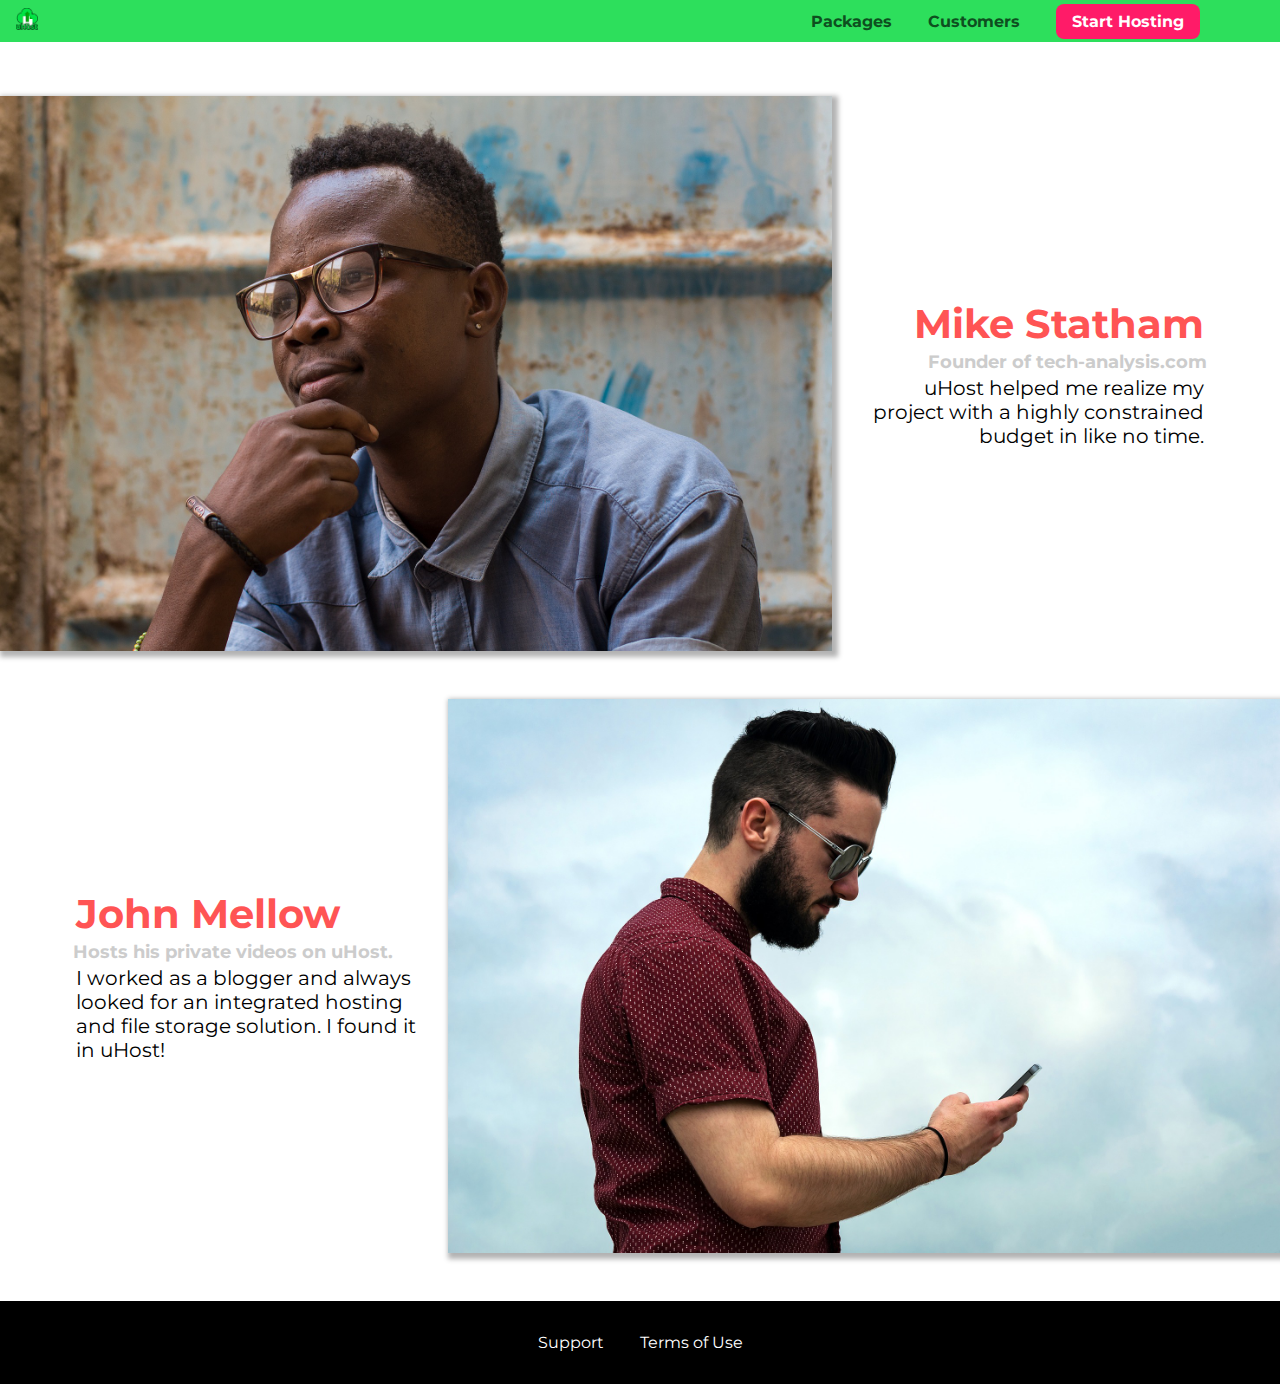
==== customers/index.html @ bed90924 "add svg to home page" ====
<!DOCTYPE html>
<html lang="en">
  <head>
    <meta charset="UTF-8" />
    <meta name="viewport" content="width=device-width, initial-scale=1.0" />
    <meta http-equiv="X-UA-Compatible" content="ie=edge" />
    <title>uHost Customers</title>
    <link rel="shortcut icon" href="../favicon.png" />
    <link
      href="https://fonts.googleapis.com/css?family=Anton|Montserrat:400,700"
      rel="stylesheet"
    />
    <link rel="stylesheet" href="../shared.css" />
    <link rel="stylesheet" href="customers.css" />
  </head>

  <body>
    <header class="main-header">
      <div>
        <a href="./../index.html" class="main-header__brand">
          <img
            src="./../images/uhost-icon.png"
            alt="uHost - Your favourite hosting company"
          />
        </a>
      </div>
      <nav class="main-nav">
        <ul class="main-nav__items">
          <li class="main-nav__item">
            <a href="./../packages/index.html">Packages</a>
          </li>
          <li class="main-nav__item">
            <a href="./../customers/index.html">Customers</a>
          </li>
          <li class="main-nav__item main-nav__item--cta">
            <a href="start-hosting/index.html">Start Hosting</a>
          </li>
        </ul>
      </nav>
    </header>
    <main>
      <div>
        <div class="testimonial" id="customer-1">
          <div class="testimonial__image-container">
            <img
              src="../images/customer-1.jpg"
              alt="Mike Statham - Customer"
              class="testimonial__image"
            />
          </div>
          <div class="testimonial__info">
            <h1 class="testimonial__name">Mike Statham</h1>
            <h2 class="testimonial__subtitle">
              Founder of
              <a href="tech-analysis.com">tech-analysis.com</a>
            </h2>
            <p class="testimonial__text">
              uHost helped me realize my project with a highly constrained
              budget in like no time.
            </p>
          </div>
        </div>
        <div class="testimonial" id="customer-2">
          <div class="testimonial__info">
            <h1 class="testimonial__name">John Mellow</h1>
            <h2 class="testimonial__subtitle">
              Hosts his private videos on uHost.
            </h2>
            <p class="testimonial__text">
              I worked as a blogger and always looked for an integrated hosting
              and file storage solution. I found it in uHost!
            </p>
          </div>
          <div class="testimonial__image-container">
            <img
              src="../images/customer-2.jpg"
              alt="John Mellow - Customer"
              class="testimonial__image"
            />
          </div>
        </div>
      </div>
    </main>
    <footer class="main-footer">
      <nav>
        <ul class="main-footer__links">
          <li class="main-footer__link">
            <a href="#">Support</a>
          </li>
          <li class="main-footer__link">
            <a href="#">Terms of Use</a>
          </li>
        </ul>
      </nav>
    </footer>
  </body>
</html>
---- shared.css ----
* {
  box-sizing: border-box;
}

body {
  font-family: 'Montserrat', sans-serif;
  margin: 0;
}

.main-header {
  width: 100%;
  position: fixed;
  top: 0;
  left: 0;
  background: #2ddf5c;
  padding: 8px 16px;
  z-index: 1;
}

.main-header > div {
  display: inline-block;
  vertical-align: middle;
}

.main-header__brand {
  color: #0e4f1f;
  text-decoration: none;
  font-weight: bold;
  font-size: 22px;
  height: 22px;
  display: inline-block;
}

.main-header__brand img {
  height: 100%;
}

.main-nav {
  display: inline-block;
  text-align: right;
  width: calc(100% - 74px);
  vertical-align: middle;
}

.main-nav__items {
  margin: 0;
  padding: 0;
  list-style: none;
}

.main-nav__item {
  display: inline-block;
  margin: 0 16px;
}

.main-nav__item a {
  text-decoration: none;
  color: #0e4f1f;
  font-weight: bold;
  padding: 3px 0;
}

.main-nav__item a:hover,
.main-nav__item a:active {
  color: white;
  border-bottom: 5px solid white;
}

.main-nav__item--cta a {
  color: white;
  background: #ff1b68;
  padding: 8px 16px;
  border-radius: 8px;
}

.main-nav__item--cta a:hover,
.main-nav__item--cta a:active {
  color: #ff1b68;
  background: white;
  border: none;
}

.main-footer {
  background: black;
  padding: 32px;
  margin-top: 48px;
}

.main-footer__links {
  list-style: none;
  margin: 0;
  padding: 0;
  text-align: center;
}

.main-footer__link {
  display: inline-block;
  margin: 0 16px;
}

.main-footer__link a {
  color: white;
  text-decoration: none;
}

.main-footer__link a:hover,
.main-footer__link a:active {
  color: #ccc;
}

.button {
  background: #0e4f1f;
  color: white;
  font: inherit;
  border: 1.5px solid #0e4f1f;
  padding: 8px;
  border-radius: 8px;
  font-weight: bold;
  cursor: pointer;
}

.button:hover,
.button:active {
  background: white;
  color: #0e4f1f;
}

.button:focus {
  outline: none;
}
---- customers/customers.css ----
.testimonial {
  font-size: 20px;
  margin: 48px 0;
}

.testimonial__list {
  width: 80%;
  margin: auto;
}

.testimonial:first-of-type {
  margin-top: 96px;
}

.testimonial__image-container {
  width: 65%;
  display: inline-block;
  vertical-align: middle;
  box-shadow: 3px 3px 5px 3px rgba(0, 0, 0, 0.3);
}

.testimonial__image {
  width: 100%;
  vertical-align: top;
}

.testimonial__info {
  text-align: right;
  padding: 14px;
  display: inline-block;
  vertical-align: middle;
  width: 30%;
}

#customer-2.testimonial {
  text-align: right;
}

#customer-2 .testimonial__info {
  text-align: left;
}

.testimonial__name {
  margin: 3px;
  color: #ff5454;
}

.testimonial__subtitle {
  margin: 0;
  font-size: 18px;
  color: #ccc;
}

.testimonial__subtitle a {
  color: inherit;
  text-decoration: none;
}

.testimonial__subtitle a:hover,
.testimonial__subtitle a:active {
  color: #7a7a7a;
}

.testimonial__text {
  margin: 3px;
}
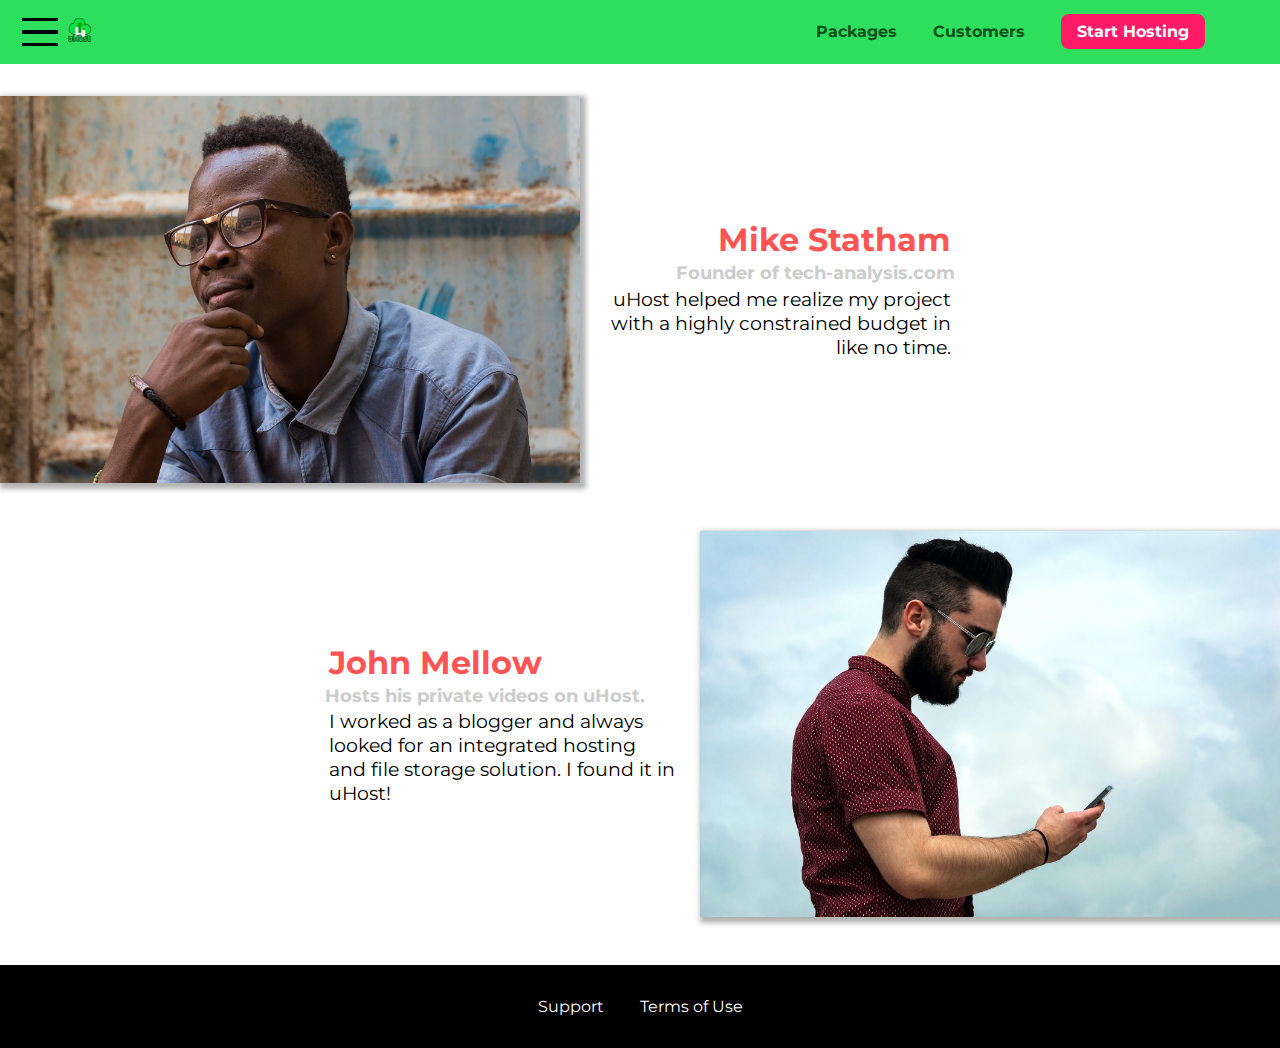
==== commit bc82bc37: "add side bar to all three html pages and fix js file bugs" ====
--- a/customers/index.html
+++ b/customers/index.html
@@ -1,97 +1,101 @@
 <!DOCTYPE html>
 <html lang="en">
-  <head>
-    <meta charset="UTF-8" />
-    <meta name="viewport" content="width=device-width, initial-scale=1.0" />
-    <meta http-equiv="X-UA-Compatible" content="ie=edge" />
+
+<head>
+    <meta charset="UTF-8">
+    <meta name="viewport" content="width=device-width, initial-scale=1.0">
+    <meta http-equiv="X-UA-Compatible" content="ie=edge">
     <title>uHost Customers</title>
-    <link rel="shortcut icon" href="../favicon.png" />
-    <link
-      href="https://fonts.googleapis.com/css?family=Anton|Montserrat:400,700"
-      rel="stylesheet"
-    />
-    <link rel="stylesheet" href="../shared.css" />
-    <link rel="stylesheet" href="customers.css" />
-  </head>
+    <link rel="shortcut icon" href="../favicon.png">
+    <link href="https://fonts.googleapis.com/css?family=Anton|Montserrat:400,700" rel="stylesheet">
+    <link rel="stylesheet" href="../shared.css">
+    <link rel="stylesheet" href="customers.css">
+</head>
 
-  <body>
+<body>
+    <div class="backdrop"></div>
     <header class="main-header">
-      <div>
-        <a href="./../index.html" class="main-header__brand">
-          <img
-            src="./../images/uhost-icon.png"
-            alt="uHost - Your favourite hosting company"
-          />
-        </a>
-      </div>
-      <nav class="main-nav">
-        <ul class="main-nav__items">
-          <li class="main-nav__item">
+        <div>
+            <button class="toggle-button">
+                <span class="toggle-button__bar"></span>
+                <span class="toggle-button__bar"></span>
+                <span class="toggle-button__bar"></span>
+            </button>
+            <a href="../index.html" class="main-header__brand">
+                <img src="../images/uhost-icon.png" alt="uHost - Your favorite hosting company">
+            </a>
+        </div>
+        <nav class="main-nav">
+            <ul class="main-nav__items">
+                <li class="main-nav__item">
+                    <a href="../packages/index.html">Packages</a>
+                </li>
+                <li class="main-nav__item">
+                    <a href="index.html">Customers</a>
+                </li>
+                <li class="main-nav__item main-nav__item--cta">
+                    <a href="start-hosting/index.html">Start Hosting</a>
+                </li>
+            </ul>
+        </nav>
+    </header>
+    <nav class="mobile-nav">
+        <ul class="mobile-nav__items">
+          <li class="mobile-nav__item">
             <a href="./../packages/index.html">Packages</a>
           </li>
-          <li class="main-nav__item">
-            <a href="./../customers/index.html">Customers</a>
+          <li class="mobile-nav__item">
+            <a href="customers/index.html">Customers</a>
           </li>
-          <li class="main-nav__item main-nav__item--cta">
-            <a href="start-hosting/index.html">Start Hosting</a>
+          <li class="mobile-nav__item mobile-nav__item--cta">
+            <a href="./../start-hosting/index.html">Start Hosting</a>
           </li>
         </ul>
       </nav>
-    </header>
     <main>
-      <div>
-        <div class="testimonial" id="customer-1">
-          <div class="testimonial__image-container">
-            <img
-              src="../images/customer-1.jpg"
-              alt="Mike Statham - Customer"
-              class="testimonial__image"
-            />
-          </div>
-          <div class="testimonial__info">
-            <h1 class="testimonial__name">Mike Statham</h1>
-            <h2 class="testimonial__subtitle">
-              Founder of
-              <a href="tech-analysis.com">tech-analysis.com</a>
-            </h2>
-            <p class="testimonial__text">
-              uHost helped me realize my project with a highly constrained
-              budget in like no time.
-            </p>
-          </div>
+        <div>
+            <div class="testimonial" id="customer-1">
+                <div class="testimonial__image-container">
+                    <img src="../images/customer-1.jpg" alt="Mike Statham - Customer" class="testimonial__image">
+                </div>
+                <div class="testimonial__info">
+                    <h1 class="testimonial__name">Mike Statham</h1>
+                    <h2 class="testimonial__subtitle">Founder of
+                        <a href="tech-analysis.com">tech-analysis.com</a>
+                    </h2>
+                    <p class="testimonial__text">uHost helped me realize my project with a highly constrained budget in like no time.</p>
+                </div>
+            </div>
+            <div class="testimonial" id="customer-2">
+
+                <div class="testimonial__info">
+                    <h1 class="testimonial__name">John Mellow</h1>
+                    <h2 class="testimonial__subtitle">Hosts his private videos on uHost.
+                    </h2>
+                    <p class="testimonial__text">I worked as a blogger and always looked for an integrated hosting and file storage solution. I found
+                        it in uHost!
+                    </p>
+                </div>
+                <div class="testimonial__image-container">
+                    <img src="../images/customer-2.jpg" alt="John Mellow - Customer" class="testimonial__image">
+                </div>
+            </div>
         </div>
-        <div class="testimonial" id="customer-2">
-          <div class="testimonial__info">
-            <h1 class="testimonial__name">John Mellow</h1>
-            <h2 class="testimonial__subtitle">
-              Hosts his private videos on uHost.
-            </h2>
-            <p class="testimonial__text">
-              I worked as a blogger and always looked for an integrated hosting
-              and file storage solution. I found it in uHost!
-            </p>
-          </div>
-          <div class="testimonial__image-container">
-            <img
-              src="../images/customer-2.jpg"
-              alt="John Mellow - Customer"
-              class="testimonial__image"
-            />
-          </div>
-        </div>
-      </div>
     </main>
     <footer class="main-footer">
-      <nav>
-        <ul class="main-footer__links">
-          <li class="main-footer__link">
-            <a href="#">Support</a>
-          </li>
-          <li class="main-footer__link">
-            <a href="#">Terms of Use</a>
-          </li>
-        </ul>
-      </nav>
+        <nav>
+            <ul class="main-footer__links">
+                <li class="main-footer__link">
+                    <a href="#">Support</a>
+                </li>
+                <li class="main-footer__link">
+                    <a href="#">Terms of Use</a>
+                </li>
+            </ul>
+        </nav>
     </footer>
-  </body>
-</html>
+    <script src="./../shared.js"></script>
+
+</body>
+
+</html>--- a/shared.css
+++ b/shared.css
@@ -3,8 +3,19 @@
 }
 
 body {
-  font-family: 'Montserrat', sans-serif;
+  font-family: "Montserrat", sans-serif;
   margin: 0;
+}
+
+.backdrop {
+  position: fixed;
+  display: none;
+  top: 0;
+  left: 0;
+  z-index: 100;
+  width: 100vw;
+  height: 100vh;
+  background: rgba(0, 0, 0, 0.5);
 }
 
 .main-header {
@@ -13,32 +24,58 @@
   top: 0;
   left: 0;
   background: #2ddf5c;
-  padding: 8px 16px;
+  padding: 0.5rem 1rem;
   z-index: 1;
 }
 
 .main-header > div {
   display: inline-block;
   vertical-align: middle;
+}
+
+.toggle-button {
+  width: 3rem;
+  background: transparent;
+  border: none;
+  cursor: pointer;
+  padding-top: 0;
+  padding-bottom: 0;
+  vertical-align: middle;
+}
+
+.toggle-button:focus {
+  outline: none;
+}
+
+.toggle-button__bar {
+  width: 100%;
+  height: 0.2rem;
+  background: black;
+  display: block;
+  margin: 0.6rem 0;
 }
 
 .main-header__brand {
   color: #0e4f1f;
   text-decoration: none;
   font-weight: bold;
-  font-size: 22px;
-  height: 22px;
+  font-size: 1.5rem;
+  height: 1.5rem;
+  /* width: 20px; */
   display: inline-block;
 }
 
 .main-header__brand img {
   height: 100%;
+  /* width: 100%; */
+  vertical-align: middle;
+
 }
 
 .main-nav {
   display: inline-block;
   text-align: right;
-  width: calc(100% - 74px);
+  width: calc(100% - 122px);
   vertical-align: middle;
 }
 
@@ -50,14 +87,15 @@
 
 .main-nav__item {
   display: inline-block;
-  margin: 0 16px;
-}
-
-.main-nav__item a {
+  margin: 0 1rem;
+}
+
+.main-nav__item a,
+.mobile-nav__item a {
   text-decoration: none;
   color: #0e4f1f;
   font-weight: bold;
-  padding: 3px 0;
+  padding: 0.2rem 0;
 }
 
 .main-nav__item a:hover,
@@ -66,15 +104,18 @@
   border-bottom: 5px solid white;
 }
 
-.main-nav__item--cta a {
+.main-nav__item--cta a,
+.mobile-nav__item--cta a {
   color: white;
   background: #ff1b68;
-  padding: 8px 16px;
+  padding: 0.5rem 1rem;
   border-radius: 8px;
 }
 
 .main-nav__item--cta a:hover,
-.main-nav__item--cta a:active {
+.main-nav__item--cta a:active,
+.mobile-nav__item--cta a:hover,
+.mobile-nav__item--cta a:active {
   color: #ff1b68;
   background: white;
   border: none;
@@ -82,8 +123,8 @@
 
 .main-footer {
   background: black;
-  padding: 32px;
-  margin-top: 48px;
+  padding: 2rem;
+  margin-top: 3rem;
 }
 
 .main-footer__links {
@@ -95,7 +136,7 @@
 
 .main-footer__link {
   display: inline-block;
-  margin: 0 16px;
+  margin: 0 1rem;
 }
 
 .main-footer__link a {
@@ -113,7 +154,7 @@
   color: white;
   font: inherit;
   border: 1.5px solid #0e4f1f;
-  padding: 8px;
+  padding: 0.5rem;
   border-radius: 8px;
   font-weight: bold;
   cursor: pointer;
@@ -127,4 +168,36 @@
 
 .button:focus {
   outline: none;
+}
+
+.mobile-nav {
+  display: none;
+  position: fixed;
+  z-index: 101;
+  top: 0;
+  left: 0;
+  background: white;
+  width: 80%;
+  height: 100vh;
+}
+
+.mobile-nav__items {
+  width: 90%;
+  height: 100%;
+  list-style: none;
+  margin: 10% auto;
+  padding: 0;
+  text-align: center;
+}
+
+.mobile-nav__item {
+  margin: 1rem 0;
+}
+
+.mobile-nav__item a {
+  font-size: 1.5rem;
+}
+
+.open {
+  display: block !important;
 }--- a/customers/customers.css
+++ b/customers/customers.css
@@ -1,6 +1,6 @@
 .testimonial {
-  font-size: 20px;
-  margin: 48px 0;
+  font-size: 1.2rem;
+  margin: 3rem 0;
 }
 
 .testimonial__list {
@@ -9,11 +9,12 @@
 }
 
 .testimonial:first-of-type {
-  margin-top: 96px;
+  margin-top: 6rem;
 }
 
 .testimonial__image-container {
   width: 65%;
+  max-width: 580px;
   display: inline-block;
   vertical-align: middle;
   box-shadow: 3px 3px 5px 3px rgba(0, 0, 0, 0.3);
@@ -26,7 +27,7 @@
 
 .testimonial__info {
   text-align: right;
-  padding: 14px;
+  padding: 0.9rem;
   display: inline-block;
   vertical-align: middle;
   width: 30%;
@@ -41,14 +42,16 @@
 }
 
 .testimonial__name {
-  margin: 3px;
+  margin: 0.2rem;
   color: #ff5454;
+  font-size: 2rem;
 }
 
 .testimonial__subtitle {
   margin: 0;
-  font-size: 18px;
+  font-size: 1.1rem;
   color: #ccc;
+
 }
 
 .testimonial__subtitle a {
@@ -62,5 +65,5 @@
 }
 
 .testimonial__text {
-  margin: 3px;
+  margin: 0.2rem;
 }
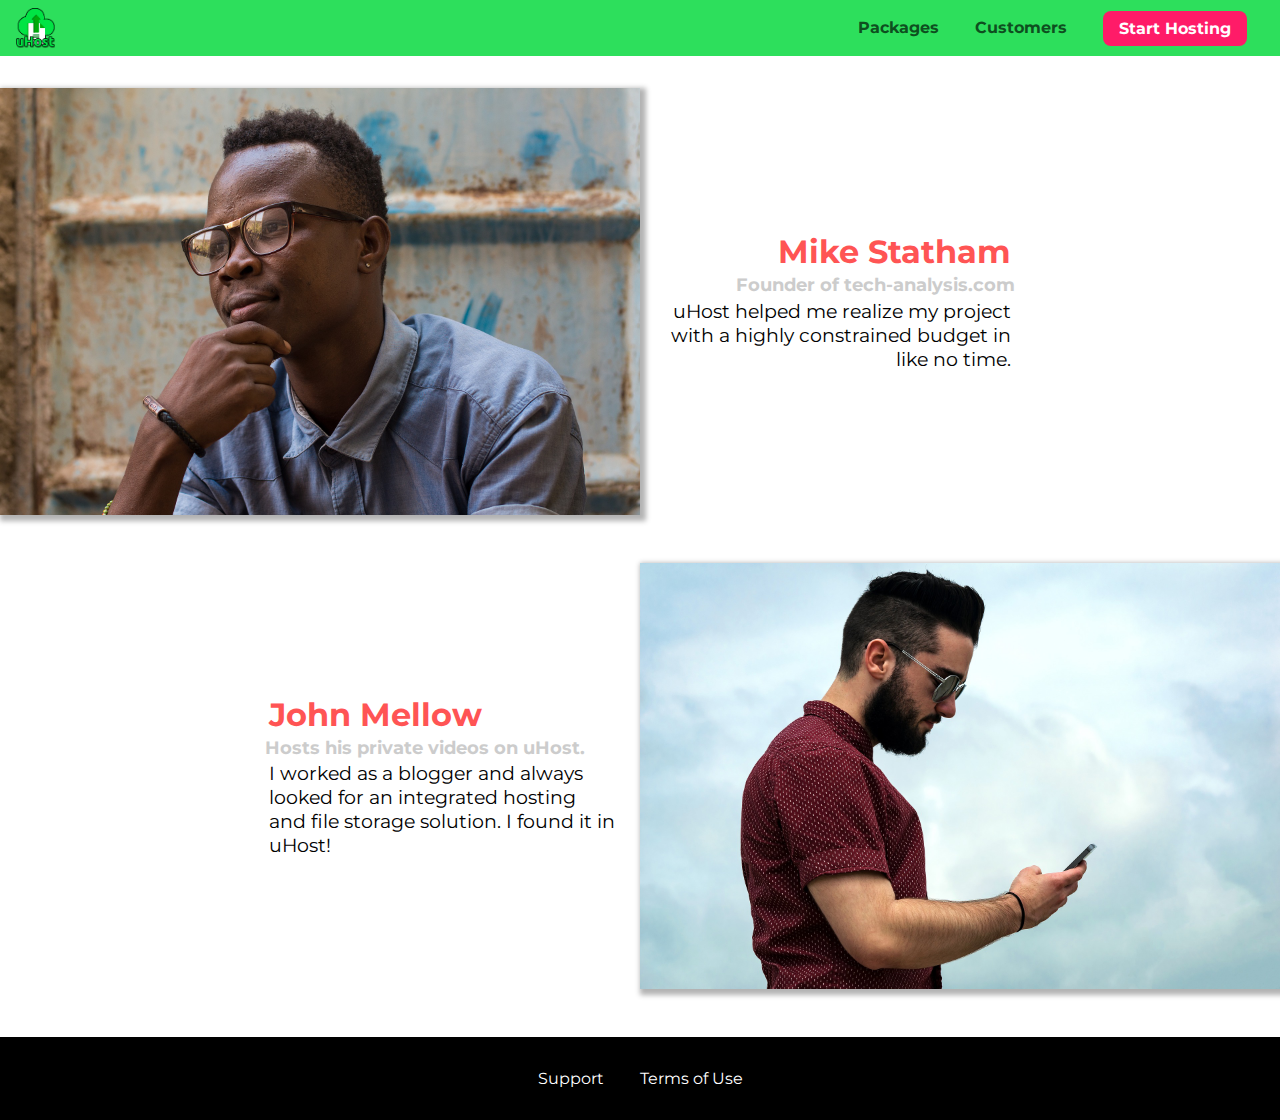
==== commit 16b5e8f0: "add media queries across all three pages, website now responsive using mobile first approach" ====
--- a/customers/index.html
+++ b/customers/index.html
@@ -1,101 +1,117 @@
 <!DOCTYPE html>
 <html lang="en">
+  <head>
+    <meta charset="UTF-8" />
+    <meta name="viewport" content="width=device-width, initial-scale=1.0" />
+    <meta http-equiv="X-UA-Compatible" content="ie=edge" />
+    <title>uHost Customers</title>
+    <link rel="shortcut icon" href="../favicon.png" />
+    <link
+      href="https://fonts.googleapis.com/css?family=Anton|Montserrat:400,700"
+      rel="stylesheet"
+    />
+    <link rel="stylesheet" href="../shared.css" />
+    <link rel="stylesheet" href="customers.css" />
+  </head>
 
-<head>
-    <meta charset="UTF-8">
-    <meta name="viewport" content="width=device-width, initial-scale=1.0">
-    <meta http-equiv="X-UA-Compatible" content="ie=edge">
-    <title>uHost Customers</title>
-    <link rel="shortcut icon" href="../favicon.png">
-    <link href="https://fonts.googleapis.com/css?family=Anton|Montserrat:400,700" rel="stylesheet">
-    <link rel="stylesheet" href="../shared.css">
-    <link rel="stylesheet" href="customers.css">
-</head>
-
-<body>
+  <body>
     <div class="backdrop"></div>
     <header class="main-header">
-        <div>
-            <button class="toggle-button">
-                <span class="toggle-button__bar"></span>
-                <span class="toggle-button__bar"></span>
-                <span class="toggle-button__bar"></span>
-            </button>
-            <a href="../index.html" class="main-header__brand">
-                <img src="../images/uhost-icon.png" alt="uHost - Your favorite hosting company">
-            </a>
-        </div>
-        <nav class="main-nav">
-            <ul class="main-nav__items">
-                <li class="main-nav__item">
-                    <a href="../packages/index.html">Packages</a>
-                </li>
-                <li class="main-nav__item">
-                    <a href="index.html">Customers</a>
-                </li>
-                <li class="main-nav__item main-nav__item--cta">
-                    <a href="start-hosting/index.html">Start Hosting</a>
-                </li>
-            </ul>
-        </nav>
-    </header>
-    <nav class="mobile-nav">
-        <ul class="mobile-nav__items">
-          <li class="mobile-nav__item">
-            <a href="./../packages/index.html">Packages</a>
+      <div>
+        <button class="toggle-button">
+          <span class="toggle-button__bar"></span>
+          <span class="toggle-button__bar"></span>
+          <span class="toggle-button__bar"></span>
+        </button>
+        <a href="../index.html" class="main-header__brand">
+          <img
+            src="../images/uhost-icon.png"
+            alt="uHost - Your favorite hosting company"
+          />
+        </a>
+      </div>
+      <nav class="main-nav">
+        <ul class="main-nav__items">
+          <li class="main-nav__item">
+            <a href="../packages/index.html">Packages</a>
           </li>
-          <li class="mobile-nav__item">
-            <a href="customers/index.html">Customers</a>
+          <li class="main-nav__item">
+            <a href="index.html">Customers</a>
           </li>
-          <li class="mobile-nav__item mobile-nav__item--cta">
-            <a href="./../start-hosting/index.html">Start Hosting</a>
+          <li class="main-nav__item main-nav__item--cta">
+            <a href="start-hosting/index.html">Start Hosting</a>
           </li>
         </ul>
       </nav>
+    </header>
+    <nav class="mobile-nav">
+      <ul class="mobile-nav__items">
+        <li class="mobile-nav__item">
+          <a href="../packages/index.html">Packages</a>
+        </li>
+        <li class="mobile-nav__item">
+          <a href="index.html">Customers</a>
+        </li>
+        <li class="mobile-nav__item mobile-nav__item--cta">
+          <a href="../start-hosting/index.html">Start Hosting</a>
+        </li>
+      </ul>
+    </nav>
     <main>
-        <div>
-            <div class="testimonial" id="customer-1">
-                <div class="testimonial__image-container">
-                    <img src="../images/customer-1.jpg" alt="Mike Statham - Customer" class="testimonial__image">
-                </div>
-                <div class="testimonial__info">
-                    <h1 class="testimonial__name">Mike Statham</h1>
-                    <h2 class="testimonial__subtitle">Founder of
-                        <a href="tech-analysis.com">tech-analysis.com</a>
-                    </h2>
-                    <p class="testimonial__text">uHost helped me realize my project with a highly constrained budget in like no time.</p>
-                </div>
-            </div>
-            <div class="testimonial" id="customer-2">
-
-                <div class="testimonial__info">
-                    <h1 class="testimonial__name">John Mellow</h1>
-                    <h2 class="testimonial__subtitle">Hosts his private videos on uHost.
-                    </h2>
-                    <p class="testimonial__text">I worked as a blogger and always looked for an integrated hosting and file storage solution. I found
-                        it in uHost!
-                    </p>
-                </div>
-                <div class="testimonial__image-container">
-                    <img src="../images/customer-2.jpg" alt="John Mellow - Customer" class="testimonial__image">
-                </div>
-            </div>
+      <div>
+        <div class="testimonial" id="customer-1">
+          <div class="testimonial__image-container">
+            <img
+              src="../images/customer-1.jpg"
+              alt="Mike Statham - Customer"
+              class="testimonial__image"
+            />
+          </div>
+          <div class="testimonial__info">
+            <h1 class="testimonial__name">Mike Statham</h1>
+            <h2 class="testimonial__subtitle">
+              Founder of
+              <a href="tech-analysis.com">tech-analysis.com</a>
+            </h2>
+            <p class="testimonial__text">
+              uHost helped me realize my project with a highly constrained
+              budget in like no time.
+            </p>
+          </div>
         </div>
+        <div class="testimonial" id="customer-2">
+          <div class="testimonial__info">
+            <h1 class="testimonial__name">John Mellow</h1>
+            <h2 class="testimonial__subtitle">
+              Hosts his private videos on uHost.
+            </h2>
+            <p class="testimonial__text">
+              I worked as a blogger and always looked for an integrated hosting
+              and file storage solution. I found it in uHost!
+            </p>
+          </div>
+          <div class="testimonial__image-container">
+            <img
+              src="../images/customer-2.jpg"
+              alt="John Mellow - Customer"
+              class="testimonial__image"
+            />
+          </div>
+        </div>
+      </div>
     </main>
     <footer class="main-footer">
-        <nav>
-            <ul class="main-footer__links">
-                <li class="main-footer__link">
-                    <a href="#">Support</a>
-                </li>
-                <li class="main-footer__link">
-                    <a href="#">Terms of Use</a>
-                </li>
-            </ul>
-        </nav>
+      <nav>
+        <ul class="main-footer__links">
+          <li class="main-footer__link">
+            <a href="#">Support</a>
+          </li>
+          <li class="main-footer__link">
+            <a href="#">Terms of Use</a>
+          </li>
+        </ul>
+      </nav>
     </footer>
-    <script src="./../shared.js"></script>
-
-</body>
-
-</html>+    <script src="../shared.js"></script>
+  </body>
+</html>
--- a/shared.css
+++ b/shared.css
@@ -60,23 +60,18 @@
   text-decoration: none;
   font-weight: bold;
   font-size: 1.5rem;
-  height: 1.5rem;
   /* width: 20px; */
   display: inline-block;
 }
 
 .main-header__brand img {
-  height: 100%;
+  height: 2.5rem;
   /* width: 100%; */
   vertical-align: middle;
-
 }
 
 .main-nav {
-  display: inline-block;
-  text-align: right;
-  width: calc(100% - 122px);
-  vertical-align: middle;
+  display: none;
 }
 
 .main-nav__items {
@@ -121,6 +116,18 @@
   border: none;
 }
 
+@media (min-width: 40rem) {
+  .toggle-button {
+    display: none;
+  }
+  .main-nav {
+    display: inline-block;
+    text-align: right;
+    width: calc(100% - 44px);
+    vertical-align: middle;
+  }
+}
+
 .main-footer {
   background: black;
   padding: 2rem;
@@ -135,8 +142,8 @@
 }
 
 .main-footer__link {
-  display: inline-block;
-  margin: 0 1rem;
+  display: block;
+  margin: 1rem 0;
 }
 
 .main-footer__link a {
@@ -200,4 +207,11 @@
 
 .open {
   display: block !important;
-}+}
+
+@media (min-width: 40rem) {
+  .main-footer__link {
+    display: inline-block;
+    margin: 0 1rem;
+  }
+}
--- a/customers/customers.css
+++ b/customers/customers.css
@@ -1,69 +1,84 @@
-.testimonial {
-  font-size: 1.2rem;
-  margin: 3rem 0;
+main {
+  padding-top: 2.5rem;
 }
 
-.testimonial__list {
-  width: 80%;
-  margin: auto;
-}
+.testimonial {
+    font-size: 1.2rem;
+  }
+  
+  /*.testimonial__list {
+    width: 80%;
+    margin: auto;
+  }*/
 
-.testimonial:first-of-type {
-  margin-top: 6rem;
-}
+  .testimonial__image-container {
+    width: 100%;
+    max-width: 40rem;
+    box-shadow: 3px 3px 5px 3px rgba(0,0,0,0.3);
+  }
 
-.testimonial__image-container {
-  width: 65%;
-  max-width: 580px;
-  display: inline-block;
-  vertical-align: middle;
-  box-shadow: 3px 3px 5px 3px rgba(0, 0, 0, 0.3);
-}
+  .testimonial__image {
+    width: 100%;
+    vertical-align: top;
+  }
+  
+  .testimonial__info {
+    text-align: right;
+    padding: 0.9rem;
+  }
+  
+  #customer-2.testimonial {
+    text-align: right;
+  }
+  
+  #customer-2 .testimonial__info {
+    text-align: left;
+  }
+  
+  .testimonial__name {
+    margin: 0.2rem;
+    color: #ff5454;
+    font-size: 2rem;
+  }
+  
+  .testimonial__subtitle {
+    margin: 0;
+    font-size: 1.1rem;
+    color: #ccc;
+  }
+  
+  .testimonial__subtitle a {
+    color: inherit;
+    text-decoration: none;
+  }
+  
+  .testimonial__subtitle a:hover,
+  .testimonial__subtitle a:active {
+    color: #7a7a7a;
+  }
 
-.testimonial__image {
-  width: 100%;
-  vertical-align: top;
-}
+  .testimonial__text {
+    margin: 0.2rem;
+  }
 
-.testimonial__info {
-  text-align: right;
-  padding: 0.9rem;
-  display: inline-block;
-  vertical-align: middle;
-  width: 30%;
-}
+  @media (min-width: 40rem) {
+    .testimonial {
+      margin: 3rem auto;
+      max-width: 1500px;
+    }
 
-#customer-2.testimonial {
-  text-align: right;
-}
+    .testimonial__image-container {
+      display: inline-block;
+      vertical-align: middle;
+      width: 66%;
+    }
 
-#customer-2 .testimonial__info {
-  text-align: left;
-}
-
-.testimonial__name {
-  margin: 0.2rem;
-  color: #ff5454;
-  font-size: 2rem;
-}
-
-.testimonial__subtitle {
-  margin: 0;
-  font-size: 1.1rem;
-  color: #ccc;
-
-}
-
-.testimonial__subtitle a {
-  color: inherit;
-  text-decoration: none;
-}
-
-.testimonial__subtitle a:hover,
-.testimonial__subtitle a:active {
-  color: #7a7a7a;
-}
-
-.testimonial__text {
-  margin: 0.2rem;
-}
+    .testimonial__info {
+      display: inline-block;
+      vertical-align: middle;
+      width: 30%;
+    }
+    
+  }
+  
+  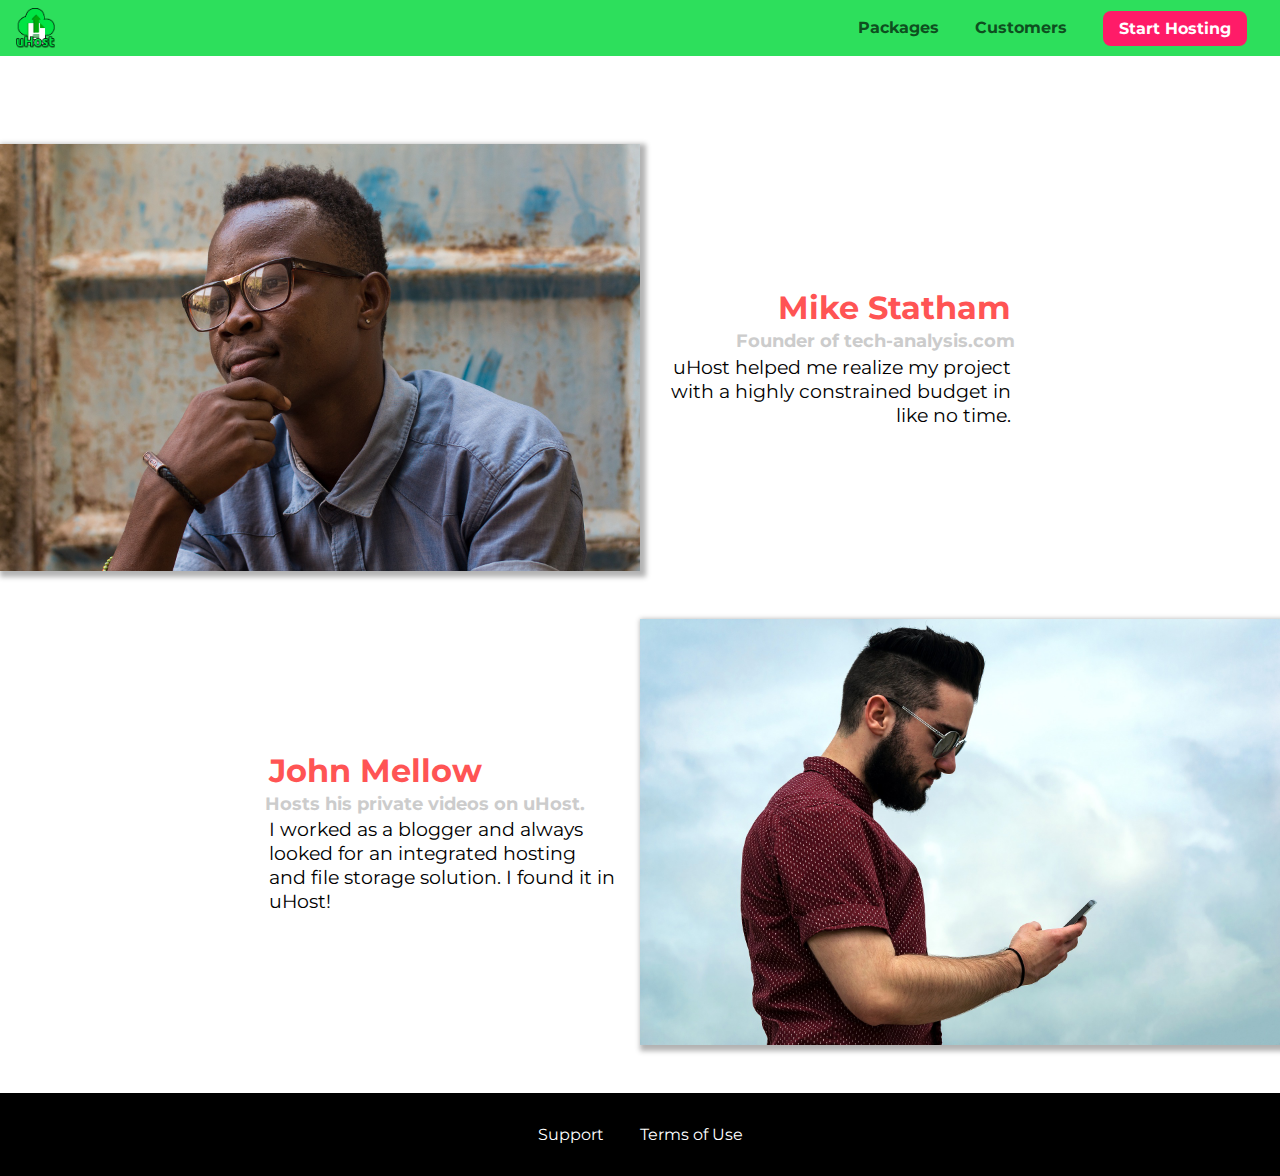
==== commit d85d0cb1: "fadd form, style and valdidation" ====
--- a/customers/index.html
+++ b/customers/index.html
@@ -39,7 +39,7 @@
             <a href="index.html">Customers</a>
           </li>
           <li class="main-nav__item main-nav__item--cta">
-            <a href="start-hosting/index.html">Start Hosting</a>
+            <a href=".././start-hosting/index.html">Start Hosting</a>
           </li>
         </ul>
       </nav>
--- a/shared.css
+++ b/shared.css
@@ -5,6 +5,11 @@
 body {
   font-family: "Montserrat", sans-serif;
   margin: 0;
+}
+
+main {
+  min-height: calc(100vh - 3.5rem - 8rem);
+  margin-top: 3.5rem;
 }
 
 .backdrop {
@@ -59,15 +64,15 @@
   color: #0e4f1f;
   text-decoration: none;
   font-weight: bold;
-  font-size: 1.5rem;
+  height: 2.5rem;
   /* width: 20px; */
   display: inline-block;
+  vertical-align: middle;
 }
 
 .main-header__brand img {
-  height: 2.5rem;
+  height: 100%;
   /* width: 100%; */
-  vertical-align: middle;
 }
 
 .main-nav {
@@ -120,6 +125,7 @@
   .toggle-button {
     display: none;
   }
+
   .main-nav {
     display: inline-block;
     text-align: right;
@@ -154,27 +160,6 @@
 .main-footer__link a:hover,
 .main-footer__link a:active {
   color: #ccc;
-}
-
-.button {
-  background: #0e4f1f;
-  color: white;
-  font: inherit;
-  border: 1.5px solid #0e4f1f;
-  padding: 0.5rem;
-  border-radius: 8px;
-  font-weight: bold;
-  cursor: pointer;
-}
-
-.button:hover,
-.button:active {
-  background: white;
-  color: #0e4f1f;
-}
-
-.button:focus {
-  outline: none;
 }
 
 .mobile-nav {
@@ -205,8 +190,36 @@
   font-size: 1.5rem;
 }
 
+.button {
+  background: #0e4f1f;
+  color: white;
+  font: inherit;
+  border: 1.5px solid #0e4f1f;
+  padding: 0.5rem;
+  border-radius: 8px;
+  font-weight: bold;
+  cursor: pointer;
+}
+
+.button:hover,
+.button:active {
+  background: white;
+  color: #0e4f1f;
+}
+
+.button:focus {
+  outline: none;
+}
+
+.button[disabled] {
+  cursor: not-allowed;
+  border: #a1a1a1;
+  background: #ccc;
+  color: #a1a1a1;
+} 
+
 .open {
-  display: block !important;
+    display: block !important;
 }
 
 @media (min-width: 40rem) {
@@ -214,4 +227,4 @@
     display: inline-block;
     margin: 0 1rem;
   }
-}
+}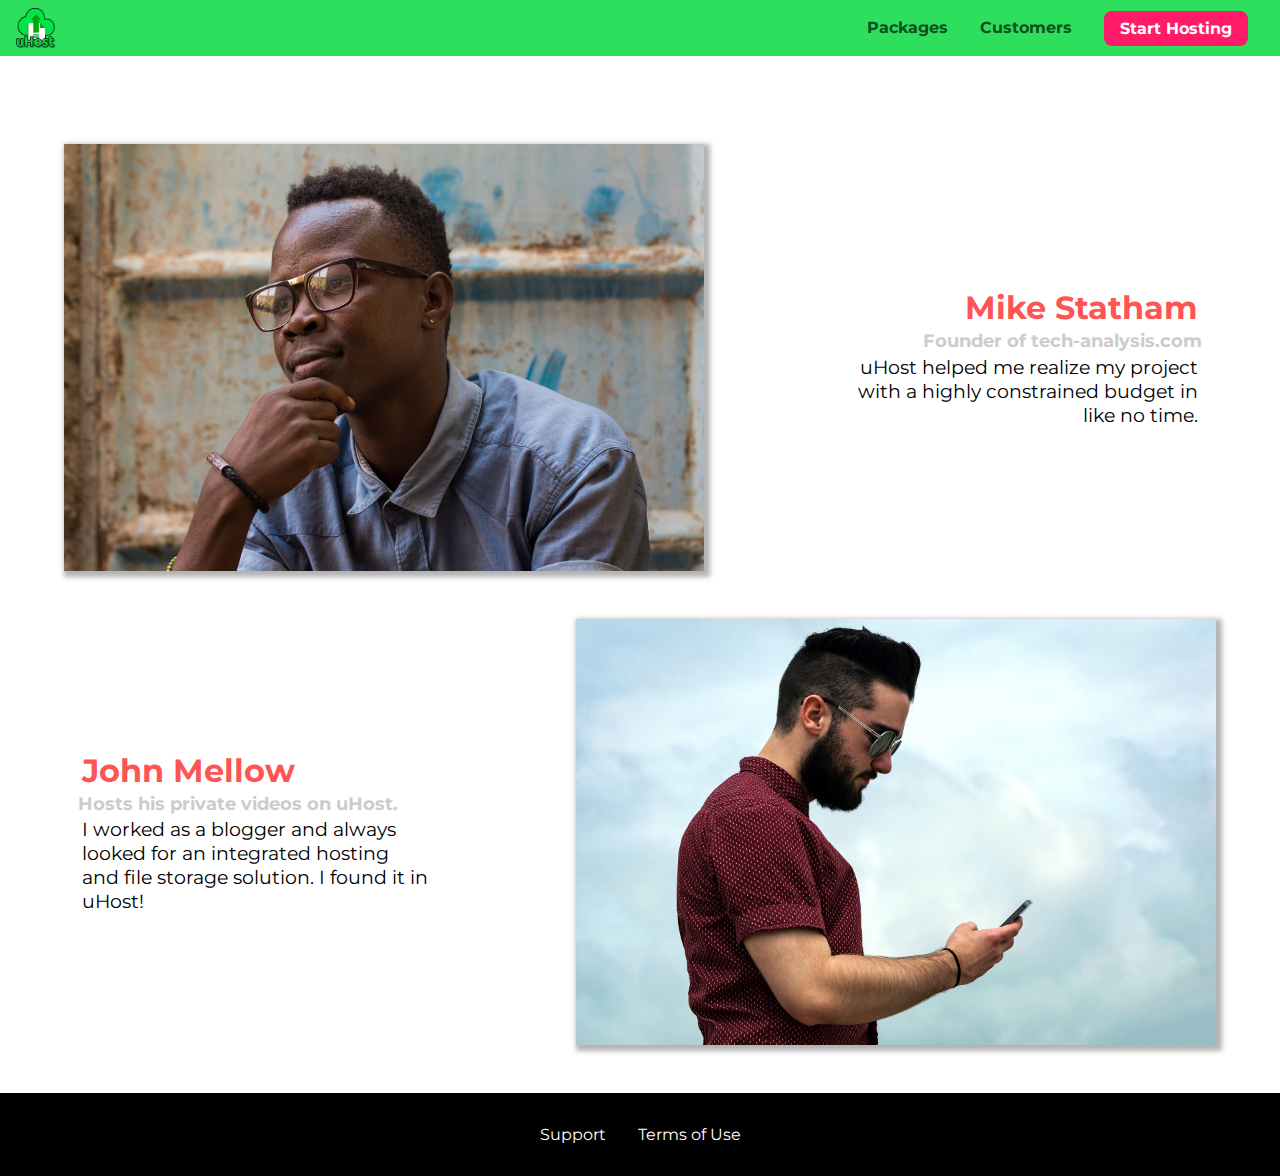
==== commit 86746b64: "add flexbox to footer and nav bar" ====
--- a/customers/index.html
+++ b/customers/index.html
@@ -1,117 +1,99 @@
 <!DOCTYPE html>
 <html lang="en">
-  <head>
-    <meta charset="UTF-8" />
-    <meta name="viewport" content="width=device-width, initial-scale=1.0" />
-    <meta http-equiv="X-UA-Compatible" content="ie=edge" />
+
+<head>
+    <meta charset="UTF-8">
+    <meta name="viewport" content="width=device-width, initial-scale=1.0">
+    <meta http-equiv="X-UA-Compatible" content="ie=edge">
     <title>uHost Customers</title>
-    <link rel="shortcut icon" href="../favicon.png" />
-    <link
-      href="https://fonts.googleapis.com/css?family=Anton|Montserrat:400,700"
-      rel="stylesheet"
-    />
-    <link rel="stylesheet" href="../shared.css" />
-    <link rel="stylesheet" href="customers.css" />
-  </head>
+    <link rel="shortcut icon" href="../favicon.png">
+    <link rel="stylesheet" href="../shared.css">
+    <link rel="stylesheet" href="customers.css">
+</head>
 
-  <body>
+<body>
     <div class="backdrop"></div>
     <header class="main-header">
-      <div>
-        <button class="toggle-button">
-          <span class="toggle-button__bar"></span>
-          <span class="toggle-button__bar"></span>
-          <span class="toggle-button__bar"></span>
-        </button>
-        <a href="../index.html" class="main-header__brand">
-          <img
-            src="../images/uhost-icon.png"
-            alt="uHost - Your favorite hosting company"
-          />
-        </a>
-      </div>
-      <nav class="main-nav">
-        <ul class="main-nav__items">
-          <li class="main-nav__item">
-            <a href="../packages/index.html">Packages</a>
-          </li>
-          <li class="main-nav__item">
-            <a href="index.html">Customers</a>
-          </li>
-          <li class="main-nav__item main-nav__item--cta">
-            <a href=".././start-hosting/index.html">Start Hosting</a>
-          </li>
-        </ul>
-      </nav>
+        <div>
+            <button class="toggle-button">
+                <span class="toggle-button__bar"></span>
+                <span class="toggle-button__bar"></span>
+                <span class="toggle-button__bar"></span>
+            </button>
+            <a href="../index.html" class="main-header__brand">
+                <img src="../images/uhost-icon.png" alt="uHost - Your favorite hosting company">
+            </a>
+        </div>
+        <nav class="main-nav">
+            <ul class="main-nav__items">
+                <li class="main-nav__item">
+                    <a href="../packages/index.html">Packages</a>
+                </li>
+                <li class="main-nav__item">
+                    <a href="index.html">Customers</a>
+                </li>
+                <li class="main-nav__item main-nav__item--cta">
+                    <a href="../start-hosting/index.html">Start Hosting</a>
+                </li>
+            </ul>
+        </nav>
     </header>
     <nav class="mobile-nav">
-      <ul class="mobile-nav__items">
-        <li class="mobile-nav__item">
-          <a href="../packages/index.html">Packages</a>
-        </li>
-        <li class="mobile-nav__item">
-          <a href="index.html">Customers</a>
-        </li>
-        <li class="mobile-nav__item mobile-nav__item--cta">
-          <a href="../start-hosting/index.html">Start Hosting</a>
-        </li>
-      </ul>
+        <ul class="mobile-nav__items">
+            <li class="mobile-nav__item">
+                <a href="../packages/index.html">Packages</a>
+            </li>
+            <li class="mobile-nav__item">
+                <a href="index.html">Customers</a>
+            </li>
+            <li class="mobile-nav__item mobile-nav__item--cta">
+                <a href="../start-hosting/index.html">Start Hosting</a>
+            </li>
+        </ul>
     </nav>
     <main>
-      <div>
-        <div class="testimonial" id="customer-1">
-          <div class="testimonial__image-container">
-            <img
-              src="../images/customer-1.jpg"
-              alt="Mike Statham - Customer"
-              class="testimonial__image"
-            />
-          </div>
-          <div class="testimonial__info">
-            <h1 class="testimonial__name">Mike Statham</h1>
-            <h2 class="testimonial__subtitle">
-              Founder of
-              <a href="tech-analysis.com">tech-analysis.com</a>
-            </h2>
-            <p class="testimonial__text">
-              uHost helped me realize my project with a highly constrained
-              budget in like no time.
-            </p>
-          </div>
+        <div>
+            <div class="testimonial" id="customer-1">
+                <div class="testimonial__image-container">
+                    <img src="../images/customer-1.jpg" alt="Mike Statham - Customer" class="testimonial__image">
+                </div>
+                <div class="testimonial__info">
+                    <h1 class="testimonial__name">Mike Statham</h1>
+                    <h2 class="testimonial__subtitle">Founder of
+                        <a href="tech-analysis.com">tech-analysis.com</a>
+                    </h2>
+                    <p class="testimonial__text">uHost helped me realize my project with a highly constrained budget in like no time.</p>
+                </div>
+            </div>
+            <div class="testimonial" id="customer-2">
+
+                <div class="testimonial__info">
+                    <h1 class="testimonial__name">John Mellow</h1>
+                    <h2 class="testimonial__subtitle">Hosts his private videos on uHost.
+                    </h2>
+                    <p class="testimonial__text">I worked as a blogger and always looked for an integrated hosting and file storage solution. I found
+                        it in uHost!
+                    </p>
+                </div>
+                <div class="testimonial__image-container">
+                    <img src="../images/customer-2.jpg" alt="John Mellow - Customer" class="testimonial__image">
+                </div>
+            </div>
         </div>
-        <div class="testimonial" id="customer-2">
-          <div class="testimonial__info">
-            <h1 class="testimonial__name">John Mellow</h1>
-            <h2 class="testimonial__subtitle">
-              Hosts his private videos on uHost.
-            </h2>
-            <p class="testimonial__text">
-              I worked as a blogger and always looked for an integrated hosting
-              and file storage solution. I found it in uHost!
-            </p>
-          </div>
-          <div class="testimonial__image-container">
-            <img
-              src="../images/customer-2.jpg"
-              alt="John Mellow - Customer"
-              class="testimonial__image"
-            />
-          </div>
-        </div>
-      </div>
     </main>
     <footer class="main-footer">
-      <nav>
-        <ul class="main-footer__links">
-          <li class="main-footer__link">
-            <a href="#">Support</a>
-          </li>
-          <li class="main-footer__link">
-            <a href="#">Terms of Use</a>
-          </li>
-        </ul>
-      </nav>
+        <nav>
+            <ul class="main-footer__links">
+                <li class="main-footer__link">
+                    <a href="#">Support</a>
+                </li>
+                <li class="main-footer__link">
+                    <a href="#">Terms of Use</a>
+                </li>
+            </ul>
+        </nav>
     </footer>
     <script src="../shared.js"></script>
-  </body>
-</html>
+</body>
+
+</html>--- a/shared.css
+++ b/shared.css
@@ -1,3 +1,7 @@
+@import url('https://fonts.googleapis.com/css?family=Roboto:100,400,900');
+@import url('https://fonts.googleapis.com/css?family=Anton');
+@import url('https://fonts.googleapis.com/css?family=Montserrat:400,700');
+
 * {
   box-sizing: border-box;
 }
@@ -30,12 +34,10 @@
   left: 0;
   background: #2ddf5c;
   padding: 0.5rem 1rem;
-  z-index: 1;
-}
-
-.main-header > div {
-  display: inline-block;
-  vertical-align: middle;
+  z-index: 60;
+  display: flex;
+  align-items: center;
+  justify-content: space-between;
 }
 
 .toggle-button {
@@ -64,14 +66,12 @@
   color: #0e4f1f;
   text-decoration: none;
   font-weight: bold;
+  /* width: 20px; */
+}
+
+.main-header__brand img {
   height: 2.5rem;
-  /* width: 20px; */
-  display: inline-block;
   vertical-align: middle;
-}
-
-.main-header__brand img {
-  height: 100%;
   /* width: 100%; */
 }
 
@@ -83,10 +83,10 @@
   margin: 0;
   padding: 0;
   list-style: none;
+  display: flex;
 }
 
 .main-nav__item {
-  display: inline-block;
   margin: 0 1rem;
 }
 
@@ -127,10 +127,7 @@
   }
 
   .main-nav {
-    display: inline-block;
-    text-align: right;
-    width: calc(100% - 44px);
-    vertical-align: middle;
+    display: flex;
   }
 }
 
@@ -144,12 +141,13 @@
   list-style: none;
   margin: 0;
   padding: 0;
-  text-align: center;
+  display: flex;
+  flex-direction: column;
+  align-items: center;
 }
 
 .main-footer__link {
-  display: block;
-  margin: 1rem 0;
+  margin: 0.5rem 0;
 }
 
 .main-footer__link a {
@@ -177,9 +175,12 @@
   width: 90%;
   height: 100%;
   list-style: none;
-  margin: 10% auto;
+  margin: 0 auto;
   padding: 0;
-  text-align: center;
+  display: flex;
+  flex-direction: column;
+  justify-content: center;
+  align-items: center;
 }
 
 .mobile-nav__item {
@@ -224,7 +225,11 @@
 
 @media (min-width: 40rem) {
   .main-footer__link {
-    display: inline-block;
     margin: 0 1rem;
   }
+
+  .main-footer__links {
+    flex-direction: row;
+    justify-content: center;
+  }
 }--- a/customers/customers.css
+++ b/customers/customers.css
@@ -65,20 +65,18 @@
     .testimonial {
       margin: 3rem auto;
       max-width: 1500px;
+      display: flex;
+      align-items: center;
+      justify-content: space-around;
     }
 
     .testimonial__image-container {
-      display: inline-block;
-      vertical-align: middle;
       width: 66%;
     }
 
     .testimonial__info {
-      display: inline-block;
-      vertical-align: middle;
       width: 30%;
     }
-    
   }
   
   